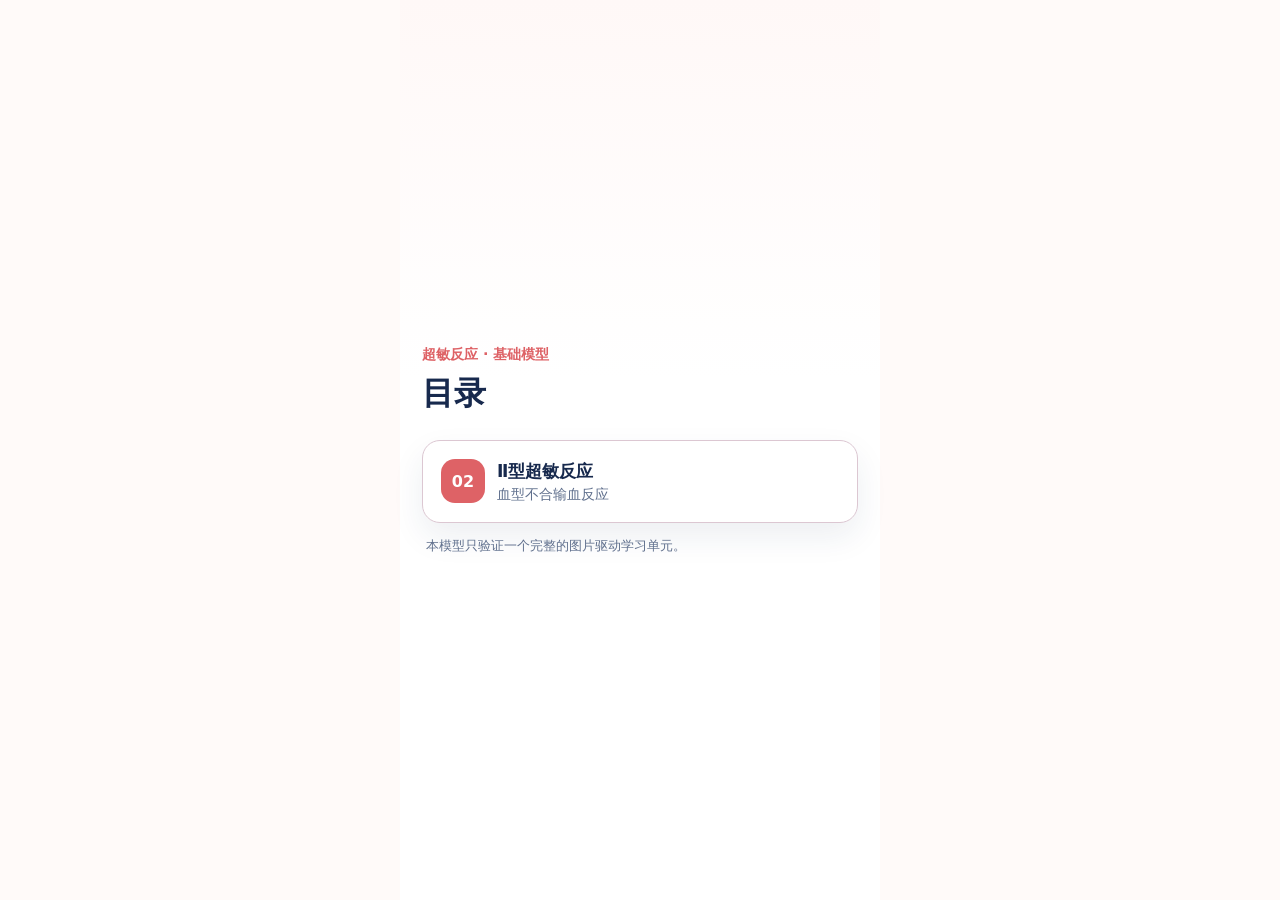
==== simple-model/index.html @ e033d7e7 "Add standalone interaction model" ====
<!doctype html>
<html lang="zh-CN">
<head>
  <meta charset="UTF-8" />
  <meta name="viewport" content="width=device-width, initial-scale=1, viewport-fit=cover" />
  <meta name="theme-color" content="#fffaf9" />
  <title>超敏反应｜基础模型</title>
  <link rel="stylesheet" href="./styles.css?v=2" />
</head>
<body>
  <main class="app">
    <section class="directory" id="directory" aria-labelledby="directory-title">
      <p class="directory-label">超敏反应 · 基础模型</p>
      <h1 id="directory-title">目录</h1>
      <button class="directory-item" id="open-type2" type="button">
        <span>02</span>
        <strong>Ⅱ型超敏反应</strong>
        <small>血型不合输血反应</small>
      </button>
      <p class="directory-note">本模型只验证一个完整的图片驱动学习单元。</p>
    </section>

    <section class="lesson" id="lesson" hidden aria-labelledby="lesson-title">
      <button class="back-button" id="back-directory" type="button">← 目录</button>

      <header class="lesson-header">
        <p>02 / 06　血型不合输血反应</p>
        <h1 id="lesson-title" data-title="红细胞为什么会被损伤？"></h1>
      </header>

      <section class="visual-stage" aria-label="机制图变化区" aria-live="polite">
        <div class="image-frame" id="image-frame">
          <div class="diagram state-start" id="mechanism-diagram" role="img" aria-label="抗体正在接近细胞表面的靶点">
            <div class="cell">
              <i class="target target-1"></i>
              <i class="target target-2"></i>
              <i class="target target-3"></i>
              <i class="target target-4"></i>
            </div>
            <span class="antibody antibody-1">Y</span>
            <span class="antibody antibody-2">Y</span>
            <span class="antibody antibody-3">Y</span>
            <span class="effect effect-1">✦</span>
            <span class="effect effect-2">✦</span>
            <span class="effect effect-3">✦</span>
            <div class="complex complex-1"><b>Y</b><i></i></div>
            <div class="complex complex-2"><b>Y</b><i></i></div>
          </div>
          <p id="image-caption">抗体正在寻找红细胞表面的固定抗原</p>
        </div>
      </section>

      <section class="text-stage" aria-live="polite">
        <p class="keypoint" id="keypoint" hidden></p>
        <div class="question-area" id="question-area"></div>
      </section>
    </section>
  </main>

  <script src="./app.js?v=2"></script>
</body>
</html>
---- simple-model/styles.css ----
:root {
  color-scheme: light;
  --ink: #17294d;
  --muted: #60708d;
  --line: #dce4f0;
  --accent: #de6266;
  --accent-soft: #fff0ef;
  --good: #278675;
  --good-soft: #e9f7f2;
  --bad: #bc4650;
  --bad-soft: #fff0f1;
}

* { box-sizing: border-box; }
[hidden] { display: none !important; }

html,
body {
  margin: 0;
  min-height: 100%;
  color: var(--ink);
  background: #fffaf9;
  font-family: Inter, "PingFang SC", "Microsoft YaHei", system-ui, sans-serif;
}

button { font: inherit; }

.app {
  width: min(100%, 480px);
  min-height: 100dvh;
  margin: 0 auto;
  background: linear-gradient(180deg, #fff8f7, #fff 42%);
}

.directory {
  display: flex;
  flex-direction: column;
  justify-content: center;
  min-height: 100dvh;
  padding: 28px 22px;
}

.directory-label {
  margin: 0 0 8px;
  color: var(--accent);
  font-size: .9rem;
  font-weight: 800;
}

.directory h1 {
  margin: 0 0 24px;
  font-size: 2rem;
}

.directory-item {
  display: grid;
  grid-template-columns: 44px minmax(0, 1fr);
  gap: 2px 12px;
  width: 100%;
  padding: 18px;
  border: 1px solid color-mix(in srgb, var(--accent) 22%, var(--line));
  border-radius: 18px;
  color: var(--ink);
  background: #fff;
  box-shadow: 0 14px 32px rgba(30, 48, 84, .08);
  text-align: left;
  cursor: pointer;
}

.directory-item span {
  grid-row: 1 / 3;
  display: grid;
  place-items: center;
  width: 44px;
  height: 44px;
  border-radius: 14px;
  color: #fff;
  background: var(--accent);
  font-weight: 850;
}

.directory-item strong { font-size: 1.08rem; }
.directory-item small { color: var(--muted); font-size: .88rem; }
.directory-note { margin: 14px 4px 0; color: var(--muted); font-size: .82rem; }

.lesson {
  min-height: 100dvh;
  padding: max(16px, env(safe-area-inset-top)) 18px max(20px, env(safe-area-inset-bottom));
}

.back-button {
  padding: 5px 0;
  border: 0;
  color: var(--muted);
  background: transparent;
  font-size: .86rem;
  cursor: pointer;
}

.lesson-header { margin-top: 10px; }

.lesson-header p {
  margin: 0 0 7px;
  color: var(--accent);
  font-size: .88rem;
  font-weight: 800;
}

.lesson-header h1 {
  min-height: 1.4em;
  margin: 0;
  font-size: clamp(1.62rem, 7vw, 2rem);
  line-height: 1.35;
  letter-spacing: -.035em;
}

.lesson-header h1.typing::after {
  content: "";
  display: inline-block;
  width: 2px;
  height: .9em;
  margin-left: 4px;
  background: var(--accent);
  animation: caret .65s step-end infinite;
}

@keyframes caret { 50% { opacity: 0; } }

.visual-stage { margin-top: 12px; }

.image-frame {
  position: relative;
  width: 100%;
  aspect-ratio: 1.35 / 1;
  overflow: hidden;
  border-radius: 22px;
  background: var(--accent-soft);
  transition: transform .42s ease, opacity .42s ease;
}

.image-frame.switching {
  opacity: .15;
  transform: scale(.975);
}

.image-frame.emphasis { animation: image-emphasis .9s cubic-bezier(.2,.72,.2,1); }

@keyframes image-emphasis {
  0%, 100% { transform: scale(1); }
  48% { transform: scale(1.045); }
}

.diagram {
  position: absolute;
  inset: 0 0 38px;
  overflow: hidden;
}

.cell {
  position: absolute;
  top: 50%;
  left: 50%;
  width: 174px;
  height: 116px;
  border: 5px solid #dc5d64;
  border-radius: 50%;
  background: radial-gradient(ellipse at 50% 42%, #ffaaa4 0 21%, #ef7774 58%, #d94e58 100%);
  box-shadow: inset 0 -10px 22px rgba(132, 28, 43, .18), 0 14px 28px rgba(100, 40, 50, .13);
  transform: translate(-50%, -50%);
  transition: transform .65s cubic-bezier(.2,.75,.2,1), filter .65s ease, opacity .45s ease;
}

.target {
  position: absolute;
  width: 13px;
  height: 13px;
  border: 3px solid #fff;
  border-radius: 50%;
  background: #f3b65f;
}

.target-1 { top: -8px; left: 47%; }
.target-2 { top: 42%; right: -8px; }
.target-3 { bottom: -8px; left: 34%; }
.target-4 { top: 35%; left: -8px; }

.antibody {
  position: absolute;
  z-index: 2;
  color: #405fba;
  font: 900 34px/1 Georgia, serif;
  transform-origin: 50% 90%;
  transition: top .7s cubic-bezier(.2,.75,.2,1), left .7s cubic-bezier(.2,.75,.2,1), transform .7s cubic-bezier(.2,.75,.2,1), opacity .35s ease;
  text-shadow: 0 2px 0 #fff;
}

.antibody-1 { top: 18%; left: 21%; transform: rotate(-28deg); }
.antibody-2 { top: 16%; left: 69%; transform: rotate(30deg); }
.antibody-3 { top: 67%; left: 74%; transform: rotate(135deg); }

.state-bound .antibody-1,
.state-damage .antibody-1 { top: 34%; left: 24%; transform: rotate(-68deg); }
.state-bound .antibody-2,
.state-damage .antibody-2 { top: 27%; left: 63%; transform: rotate(58deg); }
.state-bound .antibody-3,
.state-damage .antibody-3 { top: 61%; left: 61%; transform: rotate(150deg); }

.effect {
  position: absolute;
  z-index: 3;
  color: #f2ad3f;
  font-size: 34px;
  opacity: 0;
  transform: scale(.25);
}
.effect-1 { top: 20%; left: 46%; }
.effect-2 { top: 51%; left: 23%; }
.effect-3 { top: 56%; left: 72%; }
.state-damage .effect { animation: effect-in .8s .35s ease both; }
.state-damage .effect-2 { animation-delay: .48s; }
.state-damage .effect-3 { animation-delay: .6s; }
.state-damage .cell { filter: saturate(.45); transform: translate(-50%, -50%) scale(.92); }

@keyframes effect-in {
  0% { opacity: 0; transform: scale(.25) rotate(0); }
  55% { opacity: 1; transform: scale(1.25) rotate(25deg); }
  100% { opacity: 1; transform: scale(1) rotate(12deg); }
}

.complex {
  position: absolute;
  display: flex;
  align-items: center;
  opacity: 0;
  transform: translateY(18px) scale(.75);
  transition: opacity .45s ease, transform .65s cubic-bezier(.2,.75,.2,1);
}
.complex b { color: #405fba; font: 900 36px/1 Georgia, serif; }
.complex i { width: 22px; height: 22px; margin-left: -5px; border-radius: 50%; background: #f3b65f; }
.complex-1 { top: 26%; left: 31%; }
.complex-2 { top: 56%; left: 57%; }
.state-complex .cell,
.state-complex .antibody { opacity: 0; }
.state-complex .complex { opacity: 1; transform: translateY(0) scale(1); }
.state-complex .complex-2 { transition-delay: .12s; }

.image-frame p {
  position: absolute;
  right: 12px;
  bottom: 8px;
  left: 12px;
  margin: 0;
  padding: 6px 10px;
  border-radius: 10px;
  color: var(--muted);
  background: rgba(255,255,255,.84);
  font-size: .85rem;
  font-weight: 750;
  text-align: center;
}

.text-stage { margin-top: 12px; }

.keypoint {
  margin: 0 0 12px;
  padding: 11px 12px;
  border-left: 4px solid var(--good);
  border-radius: 4px 13px 13px 4px;
  color: var(--ink);
  background: var(--good-soft);
  font-size: .92rem;
  font-weight: 850;
  line-height: 1.48;
  animation: keypoint-in .4s cubic-bezier(.2,.72,.2,1) both;
}

.keypoint.wrong {
  border-color: var(--bad);
  color: #a13c45;
  background: var(--bad-soft);
}

@keyframes keypoint-in {
  from { opacity: 0; transform: translateY(7px) scale(.98); }
  to { opacity: 1; transform: translateY(0) scale(1); }
}

.question-area { animation: question-in .38s ease both; }

@keyframes question-in {
  from { opacity: 0; transform: translateY(7px); }
  to { opacity: 1; transform: translateY(0); }
}

.question-meta { margin: 0 0 5px; color: var(--accent); font-size: .8rem; font-weight: 850; }

.question-area h2 {
  margin: 0 0 11px;
  font-size: 1.08rem;
  line-height: 1.48;
}

.options { display: grid; gap: 8px; }

.option {
  display: flex;
  align-items: center;
  width: 100%;
  min-height: 51px;
  padding: 10px 12px;
  border: 1px solid var(--line);
  border-radius: 14px;
  color: var(--ink);
  background: #fff;
  font-weight: 680;
  text-align: left;
  cursor: pointer;
}

.option b {
  display: grid;
  place-items: center;
  flex: 0 0 auto;
  width: 29px;
  height: 29px;
  margin-right: 10px;
  border-radius: 9px;
  color: var(--muted);
  background: #f0f3f8;
  font-size: .8rem;
}

.option.correct { border-color: #80c7ba; background: var(--good-soft); }
.option.correct b { color: #fff; background: var(--good); }
.option.wrong { border-color: #e5a6ac; background: var(--bad-soft); }
.option.wrong b { color: #fff; background: var(--bad); }
.option:disabled { cursor: default; }

.feedback {
  margin: 10px 0 0;
  padding: 10px 12px;
  border-radius: 12px;
  color: var(--muted);
  background: #f6f8fc;
  font-size: .88rem;
  font-weight: 700;
  line-height: 1.5;
}

.feedback.wrong { color: #a13c45; background: var(--bad-soft); }

.summary h2 { margin-bottom: 8px; }
.summary p { margin: 7px 0 0; color: var(--muted); line-height: 1.55; }

@media (max-height: 760px) {
  .lesson { padding-top: 10px; }
  .back-button { padding: 2px 0; }
  .lesson-header { margin-top: 5px; }
  .lesson-header p { margin-bottom: 3px; }
  .visual-stage { margin-top: 7px; }
  .image-frame { aspect-ratio: 1.55 / 1; }
  .text-stage { margin-top: 8px; }
  .option { min-height: 45px; padding: 8px 10px; }
}
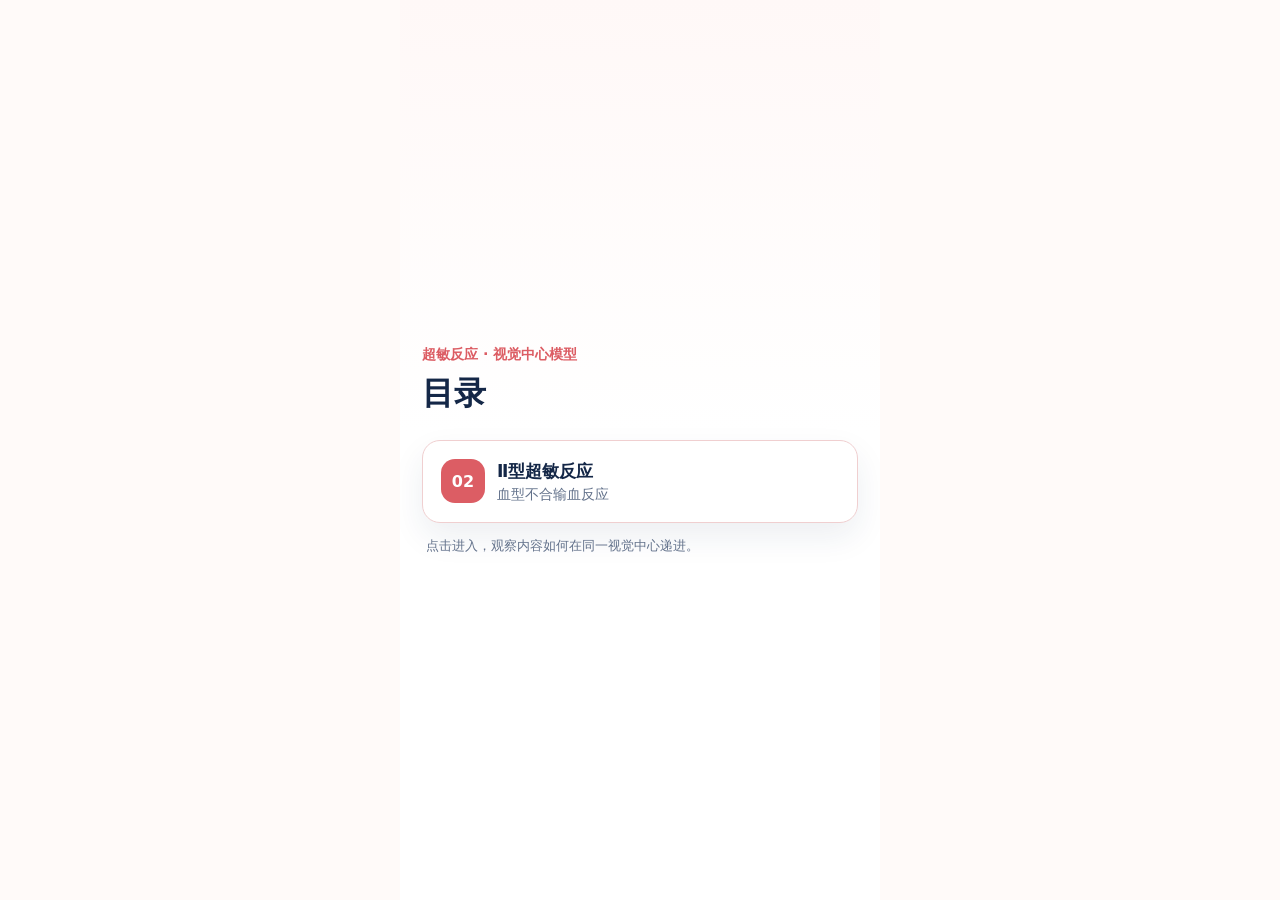
==== commit 6da88cae: "Rework model around a fixed visual focus" ====
--- a/simple-model/index.html
+++ b/simple-model/index.html
@@ -4,59 +4,48 @@
   <meta charset="UTF-8" />
   <meta name="viewport" content="width=device-width, initial-scale=1, viewport-fit=cover" />
   <meta name="theme-color" content="#fffaf9" />
-  <title>超敏反应｜基础模型</title>
-  <link rel="stylesheet" href="./styles.css?v=2" />
+  <title>超敏反应｜视觉中心模型</title>
+  <link rel="stylesheet" href="./styles.css?v=3" />
 </head>
 <body>
   <main class="app">
     <section class="directory" id="directory" aria-labelledby="directory-title">
-      <p class="directory-label">超敏反应 · 基础模型</p>
+      <p class="directory-label">超敏反应 · 视觉中心模型</p>
       <h1 id="directory-title">目录</h1>
       <button class="directory-item" id="open-type2" type="button">
-        <span>02</span>
-        <strong>Ⅱ型超敏反应</strong>
-        <small>血型不合输血反应</small>
+        <span>02</span><strong>Ⅱ型超敏反应</strong><small>血型不合输血反应</small>
       </button>
-      <p class="directory-note">本模型只验证一个完整的图片驱动学习单元。</p>
+      <p class="directory-note">点击进入，观察内容如何在同一视觉中心递进。</p>
     </section>
 
-    <section class="lesson" id="lesson" hidden aria-labelledby="lesson-title">
+    <section class="lesson" id="lesson" data-phase="title" hidden aria-labelledby="lesson-title">
       <button class="back-button" id="back-directory" type="button">← 目录</button>
+      <div class="focus-stage">
+        <header class="title-panel">
+          <p>02 / 06　血型不合输血反应</p>
+          <h1 id="lesson-title" data-title="红细胞为什么会被损伤？"></h1>
+        </header>
 
-      <header class="lesson-header">
-        <p>02 / 06　血型不合输血反应</p>
-        <h1 id="lesson-title" data-title="红细胞为什么会被损伤？"></h1>
-      </header>
-
-      <section class="visual-stage" aria-label="机制图变化区" aria-live="polite">
-        <div class="image-frame" id="image-frame">
+        <section class="visual-panel" aria-label="机制图变化区" aria-live="polite">
           <div class="diagram state-start" id="mechanism-diagram" role="img" aria-label="抗体正在接近细胞表面的靶点">
             <div class="cell">
-              <i class="target target-1"></i>
-              <i class="target target-2"></i>
-              <i class="target target-3"></i>
-              <i class="target target-4"></i>
+              <i class="target target-1"></i><i class="target target-2"></i>
+              <i class="target target-3"></i><i class="target target-4"></i>
             </div>
-            <span class="antibody antibody-1">Y</span>
-            <span class="antibody antibody-2">Y</span>
-            <span class="antibody antibody-3">Y</span>
-            <span class="effect effect-1">✦</span>
-            <span class="effect effect-2">✦</span>
-            <span class="effect effect-3">✦</span>
-            <div class="complex complex-1"><b>Y</b><i></i></div>
-            <div class="complex complex-2"><b>Y</b><i></i></div>
+            <span class="antibody antibody-1">Y</span><span class="antibody antibody-2">Y</span><span class="antibody antibody-3">Y</span>
+            <span class="effect effect-1">✦</span><span class="effect effect-2">✦</span><span class="effect effect-3">✦</span>
+            <div class="complex complex-1"><b>Y</b><i></i></div><div class="complex complex-2"><b>Y</b><i></i></div>
           </div>
-          <p id="image-caption">抗体正在寻找红细胞表面的固定抗原</p>
-        </div>
-      </section>
+        </section>
 
-      <section class="text-stage" aria-live="polite">
-        <p class="keypoint" id="keypoint" hidden></p>
-        <div class="question-area" id="question-area"></div>
-      </section>
+        <section class="content-panel" aria-live="polite">
+          <div class="question-core" id="question-core"></div>
+          <div class="explanation" id="explanation" hidden></div>
+          <div class="summary" id="summary" hidden></div>
+        </section>
+      </div>
     </section>
   </main>
-
-  <script src="./app.js?v=2"></script>
+  <script src="./app.js?v=3"></script>
 </body>
 </html>
--- a/simple-model/styles.css
+++ b/simple-model/styles.css
@@ -1,364 +1,60 @@
-:root {
-  color-scheme: light;
-  --ink: #17294d;
-  --muted: #60708d;
-  --line: #dce4f0;
-  --accent: #de6266;
-  --accent-soft: #fff0ef;
-  --good: #278675;
-  --good-soft: #e9f7f2;
-  --bad: #bc4650;
-  --bad-soft: #fff0f1;
-}
-
+:root { color-scheme: light; --ink:#142747; --muted:#63728b; --line:#dce4f0; --accent:#dc5d64; --accent-soft:#fff0ef; --good:#278675; --good-soft:#e9f7f2; --bad:#b9414d; --bad-soft:#fff0f1; }
 * { box-sizing: border-box; }
 [hidden] { display: none !important; }
+html, body { margin:0; min-height:100%; overflow-x:hidden; }
+body { color:var(--ink); background:#fffaf9; font-family:Inter,"PingFang SC","Microsoft YaHei",system-ui,sans-serif; }
+button { font:inherit; }
+.app { width:min(100%,480px); min-height:100dvh; margin:0 auto; overflow:hidden; background:linear-gradient(180deg,#fff8f7,#fff 48%); }
 
-html,
-body {
-  margin: 0;
-  min-height: 100%;
-  color: var(--ink);
-  background: #fffaf9;
-  font-family: Inter, "PingFang SC", "Microsoft YaHei", system-ui, sans-serif;
-}
+.directory { display:flex; flex-direction:column; justify-content:center; min-height:100dvh; padding:28px 22px; }
+.directory-label { margin:0 0 8px; color:var(--accent); font-size:.9rem; font-weight:800; }
+.directory h1 { margin:0 0 24px; font-size:2rem; }
+.directory-item { display:grid; grid-template-columns:44px minmax(0,1fr); gap:2px 12px; width:100%; padding:18px; border:1px solid #f0cfd0; border-radius:18px; color:var(--ink); background:#fff; box-shadow:0 14px 32px rgba(30,48,84,.08); text-align:left; }
+.directory-item span { grid-row:1/3; display:grid; place-items:center; width:44px; height:44px; border-radius:14px; color:#fff; background:var(--accent); font-weight:850; }
+.directory-item strong { font-size:1.08rem; }.directory-item small { color:var(--muted); font-size:.88rem; }.directory-note { margin:14px 4px 0; color:var(--muted); font-size:.82rem; }
 
-button { font: inherit; }
+.lesson { height:100dvh; padding:max(13px,env(safe-area-inset-top)) 18px max(12px,env(safe-area-inset-bottom)); overflow:hidden; }
+.back-button { position:relative; z-index:10; padding:5px 0; border:0; color:var(--muted); background:transparent; font-size:.86rem; }
+.focus-stage { position:relative; height:calc(100dvh - 52px); max-height:820px; }
+.title-panel,.visual-panel,.content-panel { position:absolute; left:50%; width:100%; transform-origin:center; transition:top .72s cubic-bezier(.2,.74,.2,1),opacity .52s ease,transform .72s cubic-bezier(.2,.74,.2,1); }
 
-.app {
-  width: min(100%, 480px);
-  min-height: 100dvh;
-  margin: 0 auto;
-  background: linear-gradient(180deg, #fff8f7, #fff 42%);
-}
+.title-panel { top:42%; z-index:3; transform:translate(-50%,-50%) scale(1); text-align:center; }
+.title-panel p { margin:0 0 9px; color:var(--accent); font-size:.9rem; font-weight:850; }
+.title-panel h1 { min-height:1.4em; margin:0; font-size:clamp(2rem,9vw,2.7rem); line-height:1.3; letter-spacing:-.045em; }
+.title-panel h1.typing::after { content:""; display:inline-block; width:3px; height:.9em; margin-left:5px; background:var(--accent); animation:caret .7s step-end infinite; }
+@keyframes caret { 50% { opacity:0; } }
 
-.directory {
-  display: flex;
-  flex-direction: column;
-  justify-content: center;
-  min-height: 100dvh;
-  padding: 28px 22px;
-}
+.visual-panel { top:42%; z-index:2; height:min(330px,43dvh); overflow:hidden; border-radius:28px; opacity:0; background:var(--accent-soft); box-shadow:0 18px 42px rgba(62,34,47,.09); transform:translate(-50%,-50%) scale(.72); }
+.diagram { position:absolute; inset:0; overflow:hidden; }
+.cell { position:absolute; top:50%; left:50%; width:184px; height:122px; border:5px solid #dc5d64; border-radius:50%; background:radial-gradient(ellipse at 50% 42%,#ffaaa4 0 21%,#ef7774 58%,#d94e58 100%); box-shadow:inset 0 -10px 22px rgba(132,28,43,.18),0 14px 28px rgba(100,40,50,.13); transform:translate(-50%,-50%); transition:transform .7s ease,filter .7s ease,opacity .5s ease; }
+.target { position:absolute; width:13px; height:13px; border:3px solid #fff; border-radius:50%; background:#f3b65f; }.target-1{top:-8px;left:47%}.target-2{top:42%;right:-8px}.target-3{bottom:-8px;left:34%}.target-4{top:35%;left:-8px}
+.antibody { position:absolute; z-index:2; color:#405fba; font:900 36px/1 Georgia,serif; transform-origin:50% 90%; transition:top .72s cubic-bezier(.2,.75,.2,1),left .72s cubic-bezier(.2,.75,.2,1),transform .72s cubic-bezier(.2,.75,.2,1),opacity .4s ease; text-shadow:0 2px 0 #fff; }
+.antibody-1{top:18%;left:19%;transform:rotate(-28deg)}.antibody-2{top:16%;left:70%;transform:rotate(30deg)}.antibody-3{top:68%;left:74%;transform:rotate(135deg)}
+.state-bound .antibody-1,.state-damage .antibody-1{top:34%;left:22%;transform:rotate(-68deg)}.state-bound .antibody-2,.state-damage .antibody-2{top:27%;left:65%;transform:rotate(58deg)}.state-bound .antibody-3,.state-damage .antibody-3{top:61%;left:63%;transform:rotate(150deg)}
+.effect { position:absolute; z-index:3; color:#f2ad3f; font-size:36px; opacity:0; transform:scale(.25); }.effect-1{top:20%;left:46%}.effect-2{top:51%;left:21%}.effect-3{top:56%;left:74%}
+.state-damage .effect { animation:effect-in .9s .2s ease both; }.state-damage .effect-2{animation-delay:.38s}.state-damage .effect-3{animation-delay:.52s}.state-damage .cell{filter:saturate(.4);transform:translate(-50%,-50%) scale(.9)}
+@keyframes effect-in { 0%{opacity:0;transform:scale(.25)} 60%{opacity:1;transform:scale(1.3) rotate(22deg)} 100%{opacity:1;transform:scale(1) rotate(12deg)} }
+.complex { position:absolute; display:flex; align-items:center; opacity:0; transform:translateY(18px) scale(.75); transition:opacity .5s ease,transform .72s cubic-bezier(.2,.75,.2,1); }.complex b{color:#405fba;font:900 38px/1 Georgia,serif}.complex i{width:23px;height:23px;margin-left:-5px;border-radius:50%;background:#f3b65f}.complex-1{top:27%;left:29%}.complex-2{top:57%;left:58%}.state-complex .cell,.state-complex .antibody{opacity:0}.state-complex .complex{opacity:1;transform:translateY(0) scale(1)}.state-complex .complex-2{transition-delay:.13s}
 
-.directory-label {
-  margin: 0 0 8px;
-  color: var(--accent);
-  font-size: .9rem;
-  font-weight: 800;
-}
+.content-panel { top:61%; z-index:4; opacity:0; transform:translate(-50%,-50%) scale(.72); }
+.question-core,.explanation,.summary { transition:opacity .55s ease,transform .65s cubic-bezier(.2,.74,.2,1); }
+.question-meta { margin:0 0 5px; color:var(--accent); font-size:.8rem; font-weight:850; }.question-context{margin:0 0 7px;color:var(--muted);font-size:.9rem;font-weight:700;line-height:1.48}.question-core h2,.explanation h2,.summary h2{margin:0 0 12px;font-size:1.2rem;line-height:1.45}
+.options{display:grid;gap:9px}.option{display:flex;align-items:center;width:100%;min-height:54px;padding:10px 12px;border:1px solid var(--line);border-radius:15px;color:var(--ink);background:#fff;font-weight:720;text-align:left}.option b{display:grid;place-items:center;flex:0 0 auto;width:30px;height:30px;margin-right:10px;border-radius:9px;color:var(--muted);background:#f0f3f8;font-size:.8rem}.option.correct{border-color:#80c7ba;background:var(--good-soft)}.option.correct b{color:#fff;background:var(--good)}.option.wrong{border-color:#e5a6ac;background:var(--bad-soft)}.option.wrong b{color:#fff;background:var(--bad)}
+.explanation,.summary{padding:20px 18px;border-radius:20px;background:#fff;box-shadow:0 18px 46px rgba(48,40,62,.11)}.explanation{color:#912f3a;background:var(--bad-soft)}.explanation p,.summary p{margin:0 0 7px;color:var(--accent);font-size:.82rem;font-weight:900}.explanation div,.summary div{color:var(--muted);font-size:.96rem;font-weight:700;line-height:1.65}.explanation small{display:block;margin-top:12px;color:#b06369}
 
-.directory h1 {
-  margin: 0 0 24px;
-  font-size: 2rem;
-}
+/* 标题、图、题目和解析在同一块舞台内轮流成为视觉中心。 */
+.lesson[data-phase="visual"] .title-panel,.lesson[data-phase="question"] .title-panel,.lesson[data-phase="error"] .title-panel,.lesson[data-phase="summary"] .title-panel,.lesson[data-phase="transition"] .title-panel{top:2%;transform:translate(-50%,0) scale(.52);opacity:.78}
+.lesson[data-phase="visual"] .visual-panel{top:44%;opacity:1;transform:translate(-50%,-50%) scale(1)}
+.lesson[data-phase="question"] .visual-panel{top:24%;opacity:.78;transform:translate(-50%,-50%) scale(.55)}
+.lesson[data-phase="question"] .content-panel{top:57%;opacity:1;transform:translate(-50%,-50%) scale(1)}
+.lesson[data-phase="error"] .visual-panel{top:12%;opacity:.35;transform:translate(-50%,-50%) scale(.38)}
+.lesson[data-phase="error"] .content-panel{top:54%;opacity:1;transform:translate(-50%,-50%) scale(1)}
+.lesson[data-phase="error"] .question-core{opacity:.3;transform:translateY(-85px) scale(.68)}
+.lesson[data-phase="error"] .explanation{transform:translateY(-62px) scale(1.04)}
+.lesson[data-phase="transition"] .visual-panel{top:43%;opacity:1;transform:translate(-50%,-50%) scale(1.04)}
+.lesson[data-phase="transition"] .content-panel{top:67%;opacity:0;transform:translate(-50%,-50%) scale(.82)}
+.lesson[data-phase="summary"] .visual-panel{top:15%;opacity:.58;transform:translate(-50%,-50%) scale(.46)}
+.lesson[data-phase="summary"] .content-panel{top:51%;opacity:1;transform:translate(-50%,-50%) scale(1)}
 
-.directory-item {
-  display: grid;
-  grid-template-columns: 44px minmax(0, 1fr);
-  gap: 2px 12px;
-  width: 100%;
-  padding: 18px;
-  border: 1px solid color-mix(in srgb, var(--accent) 22%, var(--line));
-  border-radius: 18px;
-  color: var(--ink);
-  background: #fff;
-  box-shadow: 0 14px 32px rgba(30, 48, 84, .08);
-  text-align: left;
-  cursor: pointer;
-}
-
-.directory-item span {
-  grid-row: 1 / 3;
-  display: grid;
-  place-items: center;
-  width: 44px;
-  height: 44px;
-  border-radius: 14px;
-  color: #fff;
-  background: var(--accent);
-  font-weight: 850;
-}
-
-.directory-item strong { font-size: 1.08rem; }
-.directory-item small { color: var(--muted); font-size: .88rem; }
-.directory-note { margin: 14px 4px 0; color: var(--muted); font-size: .82rem; }
-
-.lesson {
-  min-height: 100dvh;
-  padding: max(16px, env(safe-area-inset-top)) 18px max(20px, env(safe-area-inset-bottom));
-}
-
-.back-button {
-  padding: 5px 0;
-  border: 0;
-  color: var(--muted);
-  background: transparent;
-  font-size: .86rem;
-  cursor: pointer;
-}
-
-.lesson-header { margin-top: 10px; }
-
-.lesson-header p {
-  margin: 0 0 7px;
-  color: var(--accent);
-  font-size: .88rem;
-  font-weight: 800;
-}
-
-.lesson-header h1 {
-  min-height: 1.4em;
-  margin: 0;
-  font-size: clamp(1.62rem, 7vw, 2rem);
-  line-height: 1.35;
-  letter-spacing: -.035em;
-}
-
-.lesson-header h1.typing::after {
-  content: "";
-  display: inline-block;
-  width: 2px;
-  height: .9em;
-  margin-left: 4px;
-  background: var(--accent);
-  animation: caret .65s step-end infinite;
-}
-
-@keyframes caret { 50% { opacity: 0; } }
-
-.visual-stage { margin-top: 12px; }
-
-.image-frame {
-  position: relative;
-  width: 100%;
-  aspect-ratio: 1.35 / 1;
-  overflow: hidden;
-  border-radius: 22px;
-  background: var(--accent-soft);
-  transition: transform .42s ease, opacity .42s ease;
-}
-
-.image-frame.switching {
-  opacity: .15;
-  transform: scale(.975);
-}
-
-.image-frame.emphasis { animation: image-emphasis .9s cubic-bezier(.2,.72,.2,1); }
-
-@keyframes image-emphasis {
-  0%, 100% { transform: scale(1); }
-  48% { transform: scale(1.045); }
-}
-
-.diagram {
-  position: absolute;
-  inset: 0 0 38px;
-  overflow: hidden;
-}
-
-.cell {
-  position: absolute;
-  top: 50%;
-  left: 50%;
-  width: 174px;
-  height: 116px;
-  border: 5px solid #dc5d64;
-  border-radius: 50%;
-  background: radial-gradient(ellipse at 50% 42%, #ffaaa4 0 21%, #ef7774 58%, #d94e58 100%);
-  box-shadow: inset 0 -10px 22px rgba(132, 28, 43, .18), 0 14px 28px rgba(100, 40, 50, .13);
-  transform: translate(-50%, -50%);
-  transition: transform .65s cubic-bezier(.2,.75,.2,1), filter .65s ease, opacity .45s ease;
-}
-
-.target {
-  position: absolute;
-  width: 13px;
-  height: 13px;
-  border: 3px solid #fff;
-  border-radius: 50%;
-  background: #f3b65f;
-}
-
-.target-1 { top: -8px; left: 47%; }
-.target-2 { top: 42%; right: -8px; }
-.target-3 { bottom: -8px; left: 34%; }
-.target-4 { top: 35%; left: -8px; }
-
-.antibody {
-  position: absolute;
-  z-index: 2;
-  color: #405fba;
-  font: 900 34px/1 Georgia, serif;
-  transform-origin: 50% 90%;
-  transition: top .7s cubic-bezier(.2,.75,.2,1), left .7s cubic-bezier(.2,.75,.2,1), transform .7s cubic-bezier(.2,.75,.2,1), opacity .35s ease;
-  text-shadow: 0 2px 0 #fff;
-}
-
-.antibody-1 { top: 18%; left: 21%; transform: rotate(-28deg); }
-.antibody-2 { top: 16%; left: 69%; transform: rotate(30deg); }
-.antibody-3 { top: 67%; left: 74%; transform: rotate(135deg); }
-
-.state-bound .antibody-1,
-.state-damage .antibody-1 { top: 34%; left: 24%; transform: rotate(-68deg); }
-.state-bound .antibody-2,
-.state-damage .antibody-2 { top: 27%; left: 63%; transform: rotate(58deg); }
-.state-bound .antibody-3,
-.state-damage .antibody-3 { top: 61%; left: 61%; transform: rotate(150deg); }
-
-.effect {
-  position: absolute;
-  z-index: 3;
-  color: #f2ad3f;
-  font-size: 34px;
-  opacity: 0;
-  transform: scale(.25);
-}
-.effect-1 { top: 20%; left: 46%; }
-.effect-2 { top: 51%; left: 23%; }
-.effect-3 { top: 56%; left: 72%; }
-.state-damage .effect { animation: effect-in .8s .35s ease both; }
-.state-damage .effect-2 { animation-delay: .48s; }
-.state-damage .effect-3 { animation-delay: .6s; }
-.state-damage .cell { filter: saturate(.45); transform: translate(-50%, -50%) scale(.92); }
-
-@keyframes effect-in {
-  0% { opacity: 0; transform: scale(.25) rotate(0); }
-  55% { opacity: 1; transform: scale(1.25) rotate(25deg); }
-  100% { opacity: 1; transform: scale(1) rotate(12deg); }
-}
-
-.complex {
-  position: absolute;
-  display: flex;
-  align-items: center;
-  opacity: 0;
-  transform: translateY(18px) scale(.75);
-  transition: opacity .45s ease, transform .65s cubic-bezier(.2,.75,.2,1);
-}
-.complex b { color: #405fba; font: 900 36px/1 Georgia, serif; }
-.complex i { width: 22px; height: 22px; margin-left: -5px; border-radius: 50%; background: #f3b65f; }
-.complex-1 { top: 26%; left: 31%; }
-.complex-2 { top: 56%; left: 57%; }
-.state-complex .cell,
-.state-complex .antibody { opacity: 0; }
-.state-complex .complex { opacity: 1; transform: translateY(0) scale(1); }
-.state-complex .complex-2 { transition-delay: .12s; }
-
-.image-frame p {
-  position: absolute;
-  right: 12px;
-  bottom: 8px;
-  left: 12px;
-  margin: 0;
-  padding: 6px 10px;
-  border-radius: 10px;
-  color: var(--muted);
-  background: rgba(255,255,255,.84);
-  font-size: .85rem;
-  font-weight: 750;
-  text-align: center;
-}
-
-.text-stage { margin-top: 12px; }
-
-.keypoint {
-  margin: 0 0 12px;
-  padding: 11px 12px;
-  border-left: 4px solid var(--good);
-  border-radius: 4px 13px 13px 4px;
-  color: var(--ink);
-  background: var(--good-soft);
-  font-size: .92rem;
-  font-weight: 850;
-  line-height: 1.48;
-  animation: keypoint-in .4s cubic-bezier(.2,.72,.2,1) both;
-}
-
-.keypoint.wrong {
-  border-color: var(--bad);
-  color: #a13c45;
-  background: var(--bad-soft);
-}
-
-@keyframes keypoint-in {
-  from { opacity: 0; transform: translateY(7px) scale(.98); }
-  to { opacity: 1; transform: translateY(0) scale(1); }
-}
-
-.question-area { animation: question-in .38s ease both; }
-
-@keyframes question-in {
-  from { opacity: 0; transform: translateY(7px); }
-  to { opacity: 1; transform: translateY(0); }
-}
-
-.question-meta { margin: 0 0 5px; color: var(--accent); font-size: .8rem; font-weight: 850; }
-
-.question-area h2 {
-  margin: 0 0 11px;
-  font-size: 1.08rem;
-  line-height: 1.48;
-}
-
-.options { display: grid; gap: 8px; }
-
-.option {
-  display: flex;
-  align-items: center;
-  width: 100%;
-  min-height: 51px;
-  padding: 10px 12px;
-  border: 1px solid var(--line);
-  border-radius: 14px;
-  color: var(--ink);
-  background: #fff;
-  font-weight: 680;
-  text-align: left;
-  cursor: pointer;
-}
-
-.option b {
-  display: grid;
-  place-items: center;
-  flex: 0 0 auto;
-  width: 29px;
-  height: 29px;
-  margin-right: 10px;
-  border-radius: 9px;
-  color: var(--muted);
-  background: #f0f3f8;
-  font-size: .8rem;
-}
-
-.option.correct { border-color: #80c7ba; background: var(--good-soft); }
-.option.correct b { color: #fff; background: var(--good); }
-.option.wrong { border-color: #e5a6ac; background: var(--bad-soft); }
-.option.wrong b { color: #fff; background: var(--bad); }
-.option:disabled { cursor: default; }
-
-.feedback {
-  margin: 10px 0 0;
-  padding: 10px 12px;
-  border-radius: 12px;
-  color: var(--muted);
-  background: #f6f8fc;
-  font-size: .88rem;
-  font-weight: 700;
-  line-height: 1.5;
-}
-
-.feedback.wrong { color: #a13c45; background: var(--bad-soft); }
-
-.summary h2 { margin-bottom: 8px; }
-.summary p { margin: 7px 0 0; color: var(--muted); line-height: 1.55; }
-
-@media (max-height: 760px) {
-  .lesson { padding-top: 10px; }
-  .back-button { padding: 2px 0; }
-  .lesson-header { margin-top: 5px; }
-  .lesson-header p { margin-bottom: 3px; }
-  .visual-stage { margin-top: 7px; }
-  .image-frame { aspect-ratio: 1.55 / 1; }
-  .text-stage { margin-top: 8px; }
-  .option { min-height: 45px; padding: 8px 10px; }
-}
+@media(max-height:760px){.focus-stage{height:calc(100dvh - 44px)}.visual-panel{height:280px}.lesson[data-phase="question"] .visual-panel{top:22%;transform:translate(-50%,-50%) scale(.48)}.lesson[data-phase="question"] .content-panel{top:58%}.question-core h2{margin-bottom:9px;font-size:1.08rem}.question-context{margin-bottom:5px;font-size:.84rem}.option{min-height:48px;padding:8px 10px}.lesson[data-phase="error"] .content-panel{top:53%}}
+@media(prefers-reduced-motion:reduce){*,*::before,*::after{animation-duration:.01ms!important;transition-duration:.01ms!important}}
